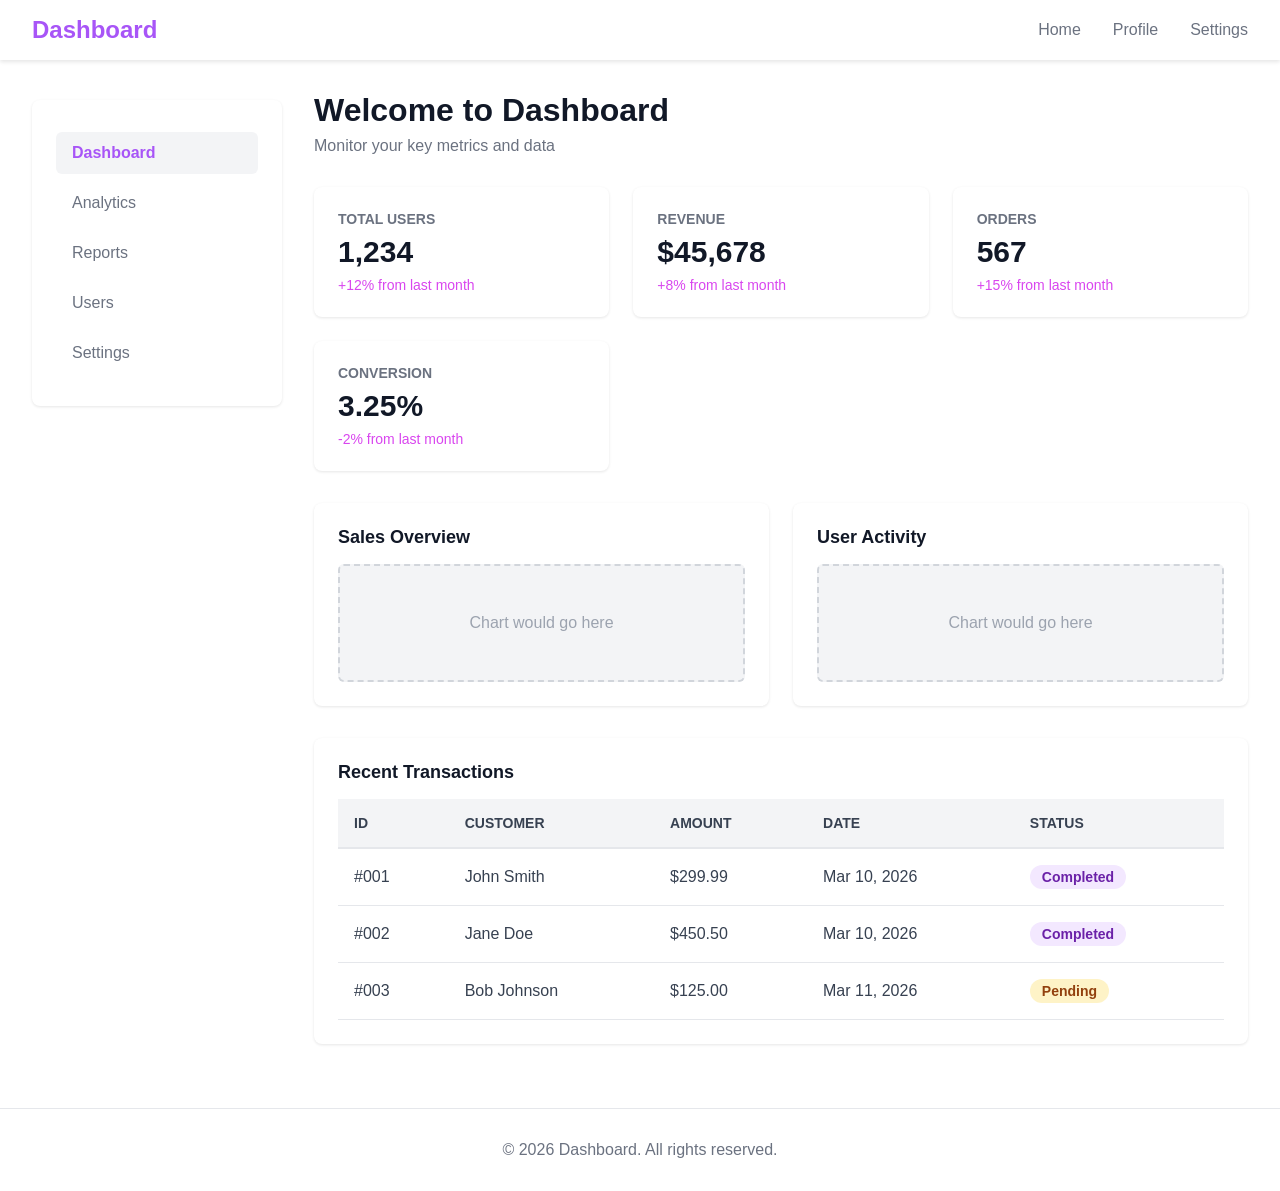
==== src/index.html @ ecf5a809 "Initial Commit" ====
<!DOCTYPE html>
<html lang="en">
<head>
    <meta charset="UTF-8">
    <meta name="viewport" content="width=device-width, initial-scale=1.0">
    <title>Dashboard</title>
    <link rel="stylesheet" href="styles.css">
</head>
<body>
    <!-- Header -->
    <header class="header">
        <div class="header-container">
            <div class="logo">Dashboard</div>
            <div class="header-menu">
                <a href="#" class="nav-link">Home</a>
                <a href="#" class="nav-link">Profile</a>
                <a href="#" class="nav-link">Settings</a>
            </div>
        </div>
    </header>

    <!-- Main Container -->
    <div class="container">
        <!-- Sidebar -->
        <aside class="sidebar">
            <nav class="sidebar-nav">
                <ul>
                    <li><a href="#" class="active">Dashboard</a></li>
                    <li><a href="#">Analytics</a></li>
                    <li><a href="#">Reports</a></li>
                    <li><a href="#">Users</a></li>
                    <li><a href="#">Settings</a></li>
                </ul>
            </nav>
        </aside>

        <!-- Main Content -->
        <main class="main-content">
            <div class="page-header">
                <h1>Welcome to Dashboard</h1>
                <p>Monitor your key metrics and data</p>
            </div>

            <!-- Dashboard Cards -->
            <section class="cards-grid">
                <div class="card">
                    <div class="card-header">Total Users</div>
                    <div class="card-value">1,234</div>
                    <div class="card-footer">+12% from last month</div>
                </div>

                <div class="card">
                    <div class="card-header">Revenue</div>
                    <div class="card-value">$45,678</div>
                    <div class="card-footer">+8% from last month</div>
                </div>

                <div class="card">
                    <div class="card-header">Orders</div>
                    <div class="card-value">567</div>
                    <div class="card-footer">+15% from last month</div>
                </div>

                <div class="card">
                    <div class="card-header">Conversion</div>
                    <div class="card-value">3.25%</div>
                    <div class="card-footer">-2% from last month</div>
                </div>
            </section>

            <!-- Charts Section -->
            <section class="charts-section">
                <div class="chart-container">
                    <h2>Sales Overview</h2>
                    <div class="placeholder">
                        <p>Chart would go here</p>
                    </div>
                </div>

                <div class="chart-container">
                    <h2>User Activity</h2>
                    <div class="placeholder">
                        <p>Chart would go here</p>
                    </div>
                </div>
            </section>

            <!-- Table Section -->
            <section class="table-section">
                <h2>Recent Transactions</h2>
                <table class="dashboard-table">
                    <thead>
                        <tr>
                            <th>ID</th>
                            <th>Customer</th>
                            <th>Amount</th>
                            <th>Date</th>
                            <th>Status</th>
                        </tr>
                    </thead>
                    <tbody>
                        <tr>
                            <td>#001</td>
                            <td>John Smith</td>
                            <td>$299.99</td>
                            <td>Mar 10, 2026</td>
                            <td><span class="badge-success">Completed</span></td>
                        </tr>
                        <tr>
                            <td>#002</td>
                            <td>Jane Doe</td>
                            <td>$450.50</td>
                            <td>Mar 10, 2026</td>
                            <td><span class="badge-success">Completed</span></td>
                        </tr>
                        <tr>
                            <td>#003</td>
                            <td>Bob Johnson</td>
                            <td>$125.00</td>
                            <td>Mar 11, 2026</td>
                            <td><span class="badge-pending">Pending</span></td>
                        </tr>
                    </tbody>
                </table>
            </section>
        </main>
    </div>

    <!-- Footer -->
    <footer class="footer">
        <p>&copy; 2026 Dashboard. All rights reserved.</p>
    </footer>
    <script src="script.js"></script>
</body>
</html>
---- src/styles.css ----
* {
    margin: 0;
    padding: 0;
    box-sizing: border-box;
}

:root {
    --primary-color: #a855f7;
    --secondary-color: #d946ef;
    --danger-color: #ef4444;
    --warning-color: #f59e0b;
    --gray-100: #f3f4f6;
    --gray-200: #e5e7eb;
    --gray-700: #374151;
    --gray-900: #111827;
    --transition: all 0.3s ease;
}

body {
    font-family: 'Segoe UI', Tahoma, Geneva, Verdana, sans-serif;
    background-color: --gray-100;
    color: #374151;
}

/* Header Styling */
.header {
    background-color: white;
    box-shadow: 0 2px 4px rgba(0, 0, 0, 0.1);
    position: sticky;
    top: 0;
    z-index: 100;
}

.header-container {
    max-width: 1400px;
    margin: 0 auto;
    padding: 1rem 2rem;
    display: flex;
    justify-content: space-between;
    align-items: center;
}

.logo {
    font-size: 1.5rem;
    font-weight: 700;
    color: var(--primary-color);
}

.header-menu {
    display: flex;
    gap: 2rem;
}

.nav-link {
    text-decoration: none;
    color: #6b7280;
    transition: var(--transition);
    font-weight: 500;
}

.nav-link:hover {
    color: var(--primary-color);
}

/* Main Container */
.container {
    display: flex;
    max-width: 1400px;
    margin: 0 auto;
    gap: 2rem;
    padding: 2rem;
}

/* Sidebar */
.sidebar {
    width: 250px;
    background-color: white;
    border-radius: 8px;
    padding: 1.5rem;
    height: fit-content;
    box-shadow: 0 1px 3px rgba(0, 0, 0, 0.1);
    position: sticky;
    top: 100px;
}

.sidebar-nav ul {
    list-style: none;
}

.sidebar-nav li {
    margin: 0.5rem 0;
}

.sidebar-nav a {
    display: block;
    padding: 0.75rem 1rem;
    text-decoration: none;
    color: #6b7280;
    border-radius: 6px;
    transition: var(--transition);
}

.sidebar-nav a:hover,
.sidebar-nav a.active {
    background-color: var(--gray-100);
    color: var(--primary-color);
    font-weight: 600;
}

/* Main Content */
.main-content {
    flex: 1;
}

.page-header {
    margin-bottom: 2rem;
}

.page-header h1 {
    font-size: 2rem;
    color: var(--gray-900);
    margin-bottom: 0.5rem;
}

.page-header p {
    color: #6b7280;
    font-size: 1rem;
}

/* Cards Grid */
.cards-grid {
    display: grid;
    grid-template-columns: repeat(auto-fit, minmax(250px, 1fr));
    gap: 1.5rem;
    margin-bottom: 2rem;
}

.card {
    background-color: white;
    border-radius: 8px;
    padding: 1.5rem;
    box-shadow: 0 1px 3px rgba(0, 0, 0, 0.1);
    transition: var(--transition);
}

.card:hover {
    box-shadow: 0 4px 12px rgba(0, 0, 0, 0.15);
    transform: translateY(-2px);
}

.card-header {
    font-size: 0.875rem;
    color: #6b7280;
    font-weight: 600;
    margin-bottom: 0.5rem;
    text-transform: uppercase;
}

.card-value {
    font-size: 1.875rem;
    font-weight: 700;
    color: var(--gray-900);
    margin-bottom: 0.5rem;
}

.card-footer {
    font-size: 0.875rem;
    color: var(--secondary-color);
}

/* Charts Section */
.charts-section {
    display: grid;
    grid-template-columns: repeat(auto-fit, minmax(300px, 1fr));
    gap: 1.5rem;
    margin-bottom: 2rem;
}

.chart-container {
    background-color: white;
    border-radius: 8px;
    padding: 1.5rem;
    box-shadow: 0 1px 3px rgba(0, 0, 0, 0.1);
}

.chart-container h2 {
    font-size: 1.125rem;
    color: var(--gray-900);
    margin-bottom: 1rem;
}

.placeholder {
    background-color: #f3f4f6;
    border: 2px dashed #d1d5db;
    border-radius: 6px;
    padding: 3rem;
    text-align: center;
    color: #9ca3af;
}

/* Table Section */
.table-section {
    background-color: white;
    border-radius: 8px;
    padding: 1.5rem;
    box-shadow: 0 1px 3px rgba(0, 0, 0, 0.1);
    overflow-x: auto;
}

.table-section h2 {
    font-size: 1.125rem;
    color: var(--gray-900);
    margin-bottom: 1rem;
}

.dashboard-table {
    width: 100%;
    border-collapse: collapse;
}

.dashboard-table thead {
    background-color: #f3f4f6;
    border-bottom: 2px solid #e5e7eb;
}

.dashboard-table th {
    padding: 1rem;
    text-align: left;
    font-weight: 600;
    color: #374151;
    font-size: 0.875rem;
    text-transform: uppercase;
}

.dashboard-table td {
    padding: 1rem;
    border-bottom: 1px solid #e5e7eb;
    color: #374151;
}

.dashboard-table tbody tr:hover {
    background-color: #f9fafb;
}

/* Badges */
.badge-success {
    display: inline-block;
    padding: 0.25rem 0.75rem;
    background-color: #f3e8ff;
    color: #6b21a8;
    border-radius: 9999px;
    font-size: 0.875rem;
    font-weight: 600;
}

.badge-pending {
    display: inline-block;
    padding: 0.25rem 0.75rem;
    background-color: #fef3c7;
    color: #92400e;
    border-radius: 9999px;
    font-size: 0.875rem;
    font-weight: 600;
}

/* Footer */
.footer {
    background-color: white;
    padding: 2rem;
    text-align: center;
    border-top: 1px solid #e5e7eb;
    color: #6b7280;
    margin-top: 2rem;
}

/* Responsive Design */
@media (max-width: 768px) {
    .container {
        flex-direction: column;
        gap: 1rem;
        padding: 1rem;
    }

    .sidebar {
        width: 100%;
        position: static;
    }

    .cards-grid {
        grid-template-columns: 1fr;
    }

    .charts-section {
        grid-template-columns: 1fr;
    }

    .header-container {
        flex-direction: column;
        gap: 1rem;
        text-align: center;
    }

    .header-menu {
        flex-direction: column;
        gap: 1rem;
    }

    .page-header h1 {
        font-size: 1.5rem;
    }
}

@media (max-width: 480px) {
    .dashboard-table {
        font-size: 0.875rem;
    }

    .dashboard-table th,
    .dashboard-table td {
        padding: 0.5rem;
    }

    .card-value {
        font-size: 1.5rem;
    }
}
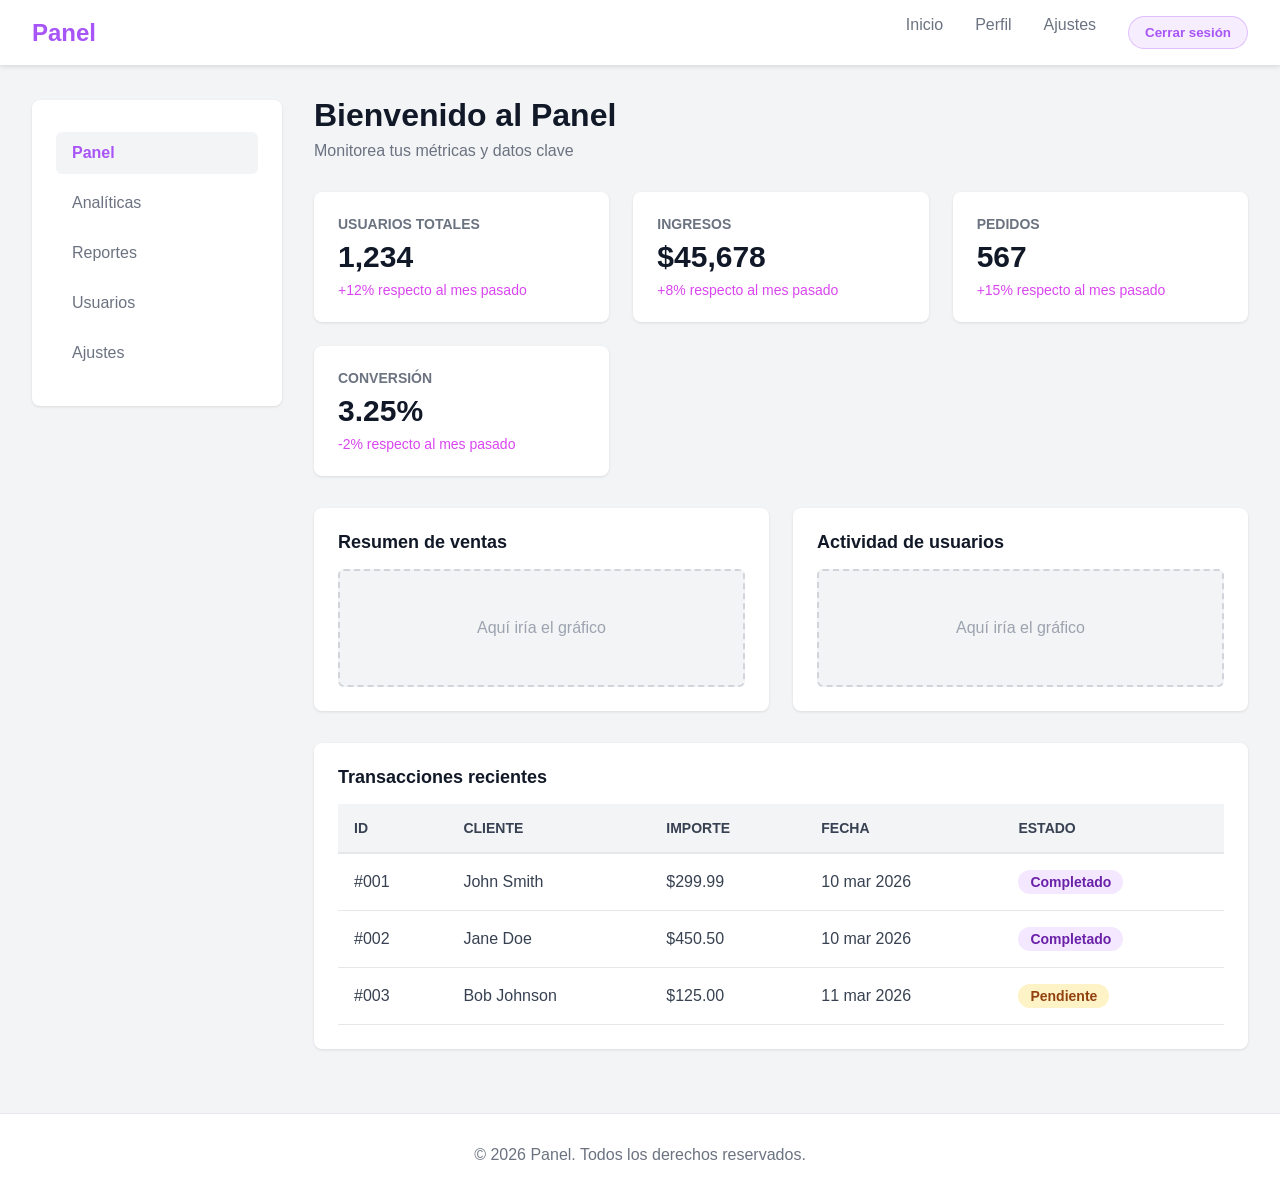
==== commit c5de8bff: "feat: translate UI text to Spanish and add logout functionality" ====
--- a/src/index.html
+++ b/src/index.html
@@ -1,20 +1,21 @@
 <!DOCTYPE html>
-<html lang="en">
+<html lang="es">
 <head>
     <meta charset="UTF-8">
     <meta name="viewport" content="width=device-width, initial-scale=1.0">
-    <title>Dashboard</title>
+    <title>Panel</title>
     <link rel="stylesheet" href="styles.css">
 </head>
 <body>
     <!-- Header -->
     <header class="header">
         <div class="header-container">
-            <div class="logo">Dashboard</div>
+            <div class="logo">Panel</div>
             <div class="header-menu">
-                <a href="#" class="nav-link">Home</a>
-                <a href="#" class="nav-link">Profile</a>
-                <a href="#" class="nav-link">Settings</a>
+                <a href="#" class="nav-link">Inicio</a>
+                <a href="#" class="nav-link">Perfil</a>
+                <a href="#" class="nav-link">Ajustes</a>
+                <button class="logout-btn" type="button">Cerrar sesión</button>
             </div>
         </div>
     </header>
@@ -25,11 +26,11 @@
         <aside class="sidebar">
             <nav class="sidebar-nav">
                 <ul>
-                    <li><a href="#" class="active">Dashboard</a></li>
-                    <li><a href="#">Analytics</a></li>
-                    <li><a href="#">Reports</a></li>
-                    <li><a href="#">Users</a></li>
-                    <li><a href="#">Settings</a></li>
+                    <li><a href="#" class="active">Panel</a></li>
+                    <li><a href="#">Analíticas</a></li>
+                    <li><a href="#">Reportes</a></li>
+                    <li><a href="#">Usuarios</a></li>
+                    <li><a href="#">Ajustes</a></li>
                 </ul>
             </nav>
         </aside>
@@ -37,65 +38,65 @@
         <!-- Main Content -->
         <main class="main-content">
             <div class="page-header">
-                <h1>Welcome to Dashboard</h1>
-                <p>Monitor your key metrics and data</p>
+                <h1>Bienvenido al Panel</h1>
+                <p>Monitorea tus métricas y datos clave</p>
             </div>
 
             <!-- Dashboard Cards -->
             <section class="cards-grid">
                 <div class="card">
-                    <div class="card-header">Total Users</div>
+                    <div class="card-header">Usuarios totales</div>
                     <div class="card-value">1,234</div>
-                    <div class="card-footer">+12% from last month</div>
+                    <div class="card-footer">+12% respecto al mes pasado</div>
                 </div>
 
                 <div class="card">
-                    <div class="card-header">Revenue</div>
+                    <div class="card-header">Ingresos</div>
                     <div class="card-value">$45,678</div>
-                    <div class="card-footer">+8% from last month</div>
+                    <div class="card-footer">+8% respecto al mes pasado</div>
                 </div>
 
                 <div class="card">
-                    <div class="card-header">Orders</div>
+                    <div class="card-header">Pedidos</div>
                     <div class="card-value">567</div>
-                    <div class="card-footer">+15% from last month</div>
+                    <div class="card-footer">+15% respecto al mes pasado</div>
                 </div>
 
                 <div class="card">
-                    <div class="card-header">Conversion</div>
+                    <div class="card-header">Conversión</div>
                     <div class="card-value">3.25%</div>
-                    <div class="card-footer">-2% from last month</div>
+                    <div class="card-footer">-2% respecto al mes pasado</div>
                 </div>
             </section>
 
             <!-- Charts Section -->
             <section class="charts-section">
                 <div class="chart-container">
-                    <h2>Sales Overview</h2>
+                    <h2>Resumen de ventas</h2>
                     <div class="placeholder">
-                        <p>Chart would go here</p>
+                        <p>Aquí iría el gráfico</p>
                     </div>
                 </div>
 
                 <div class="chart-container">
-                    <h2>User Activity</h2>
+                    <h2>Actividad de usuarios</h2>
                     <div class="placeholder">
-                        <p>Chart would go here</p>
+                        <p>Aquí iría el gráfico</p>
                     </div>
                 </div>
             </section>
 
             <!-- Table Section -->
             <section class="table-section">
-                <h2>Recent Transactions</h2>
+                <h2>Transacciones recientes</h2>
                 <table class="dashboard-table">
                     <thead>
                         <tr>
                             <th>ID</th>
-                            <th>Customer</th>
-                            <th>Amount</th>
-                            <th>Date</th>
-                            <th>Status</th>
+                            <th>Cliente</th>
+                            <th>Importe</th>
+                            <th>Fecha</th>
+                            <th>Estado</th>
                         </tr>
                     </thead>
                     <tbody>
@@ -103,22 +104,22 @@
                             <td>#001</td>
                             <td>John Smith</td>
                             <td>$299.99</td>
-                            <td>Mar 10, 2026</td>
-                            <td><span class="badge-success">Completed</span></td>
+                            <td>10 mar 2026</td>
+                            <td><span class="badge-success">Completado</span></td>
                         </tr>
                         <tr>
                             <td>#002</td>
                             <td>Jane Doe</td>
                             <td>$450.50</td>
-                            <td>Mar 10, 2026</td>
-                            <td><span class="badge-success">Completed</span></td>
+                            <td>10 mar 2026</td>
+                            <td><span class="badge-success">Completado</span></td>
                         </tr>
                         <tr>
                             <td>#003</td>
                             <td>Bob Johnson</td>
                             <td>$125.00</td>
-                            <td>Mar 11, 2026</td>
-                            <td><span class="badge-pending">Pending</span></td>
+                            <td>11 mar 2026</td>
+                            <td><span class="badge-pending">Pendiente</span></td>
                         </tr>
                     </tbody>
                 </table>
@@ -128,8 +129,11 @@
 
     <!-- Footer -->
     <footer class="footer">
-        <p>&copy; 2026 Dashboard. All rights reserved.</p>
+        <p>&copy; 2026 Panel. Todos los derechos reservados.</p>
     </footer>
+
+    <div id="toast-container" aria-live="polite" aria-atomic="true"></div>
+
     <script src="script.js"></script>
 </body>
 </html>
--- a/src/styles.css
+++ b/src/styles.css
@@ -18,8 +18,51 @@
 
 body {
     font-family: 'Segoe UI', Tahoma, Geneva, Verdana, sans-serif;
-    background-color: --gray-100;
+    background-color: var(--gray-100);
     color: #374151;
+}
+
+.logout-btn {
+    background: rgba(168, 85, 247, 0.1);
+    border: 1px solid rgba(168, 85, 247, 0.3);
+    color: var(--primary-color);
+    border-radius: 999px;
+    padding: 0.5rem 1rem;
+    font-weight: 600;
+    cursor: pointer;
+    transition: var(--transition);
+}
+
+.logout-btn:hover {
+    background: rgba(168, 85, 247, 0.18);
+}
+
+#toast-container {
+    position: fixed;
+    bottom: 1.5rem;
+    right: 1.5rem;
+    display: flex;
+    flex-direction: column;
+    gap: 0.5rem;
+    z-index: 1100;
+    pointer-events: none;
+}
+
+.toast {
+    background: rgba(17, 24, 39, 0.92);
+    color: white;
+    padding: 0.75rem 1rem;
+    border-radius: 12px;
+    box-shadow: 0 12px 25px rgba(0, 0, 0, 0.25);
+    opacity: 1;
+    transform: translateY(0);
+    transition: opacity 0.25s ease, transform 0.25s ease;
+    pointer-events: auto;
+}
+
+.toast.fade-out {
+    opacity: 0;
+    transform: translateY(10px);
 }
 
 /* Header Styling */
